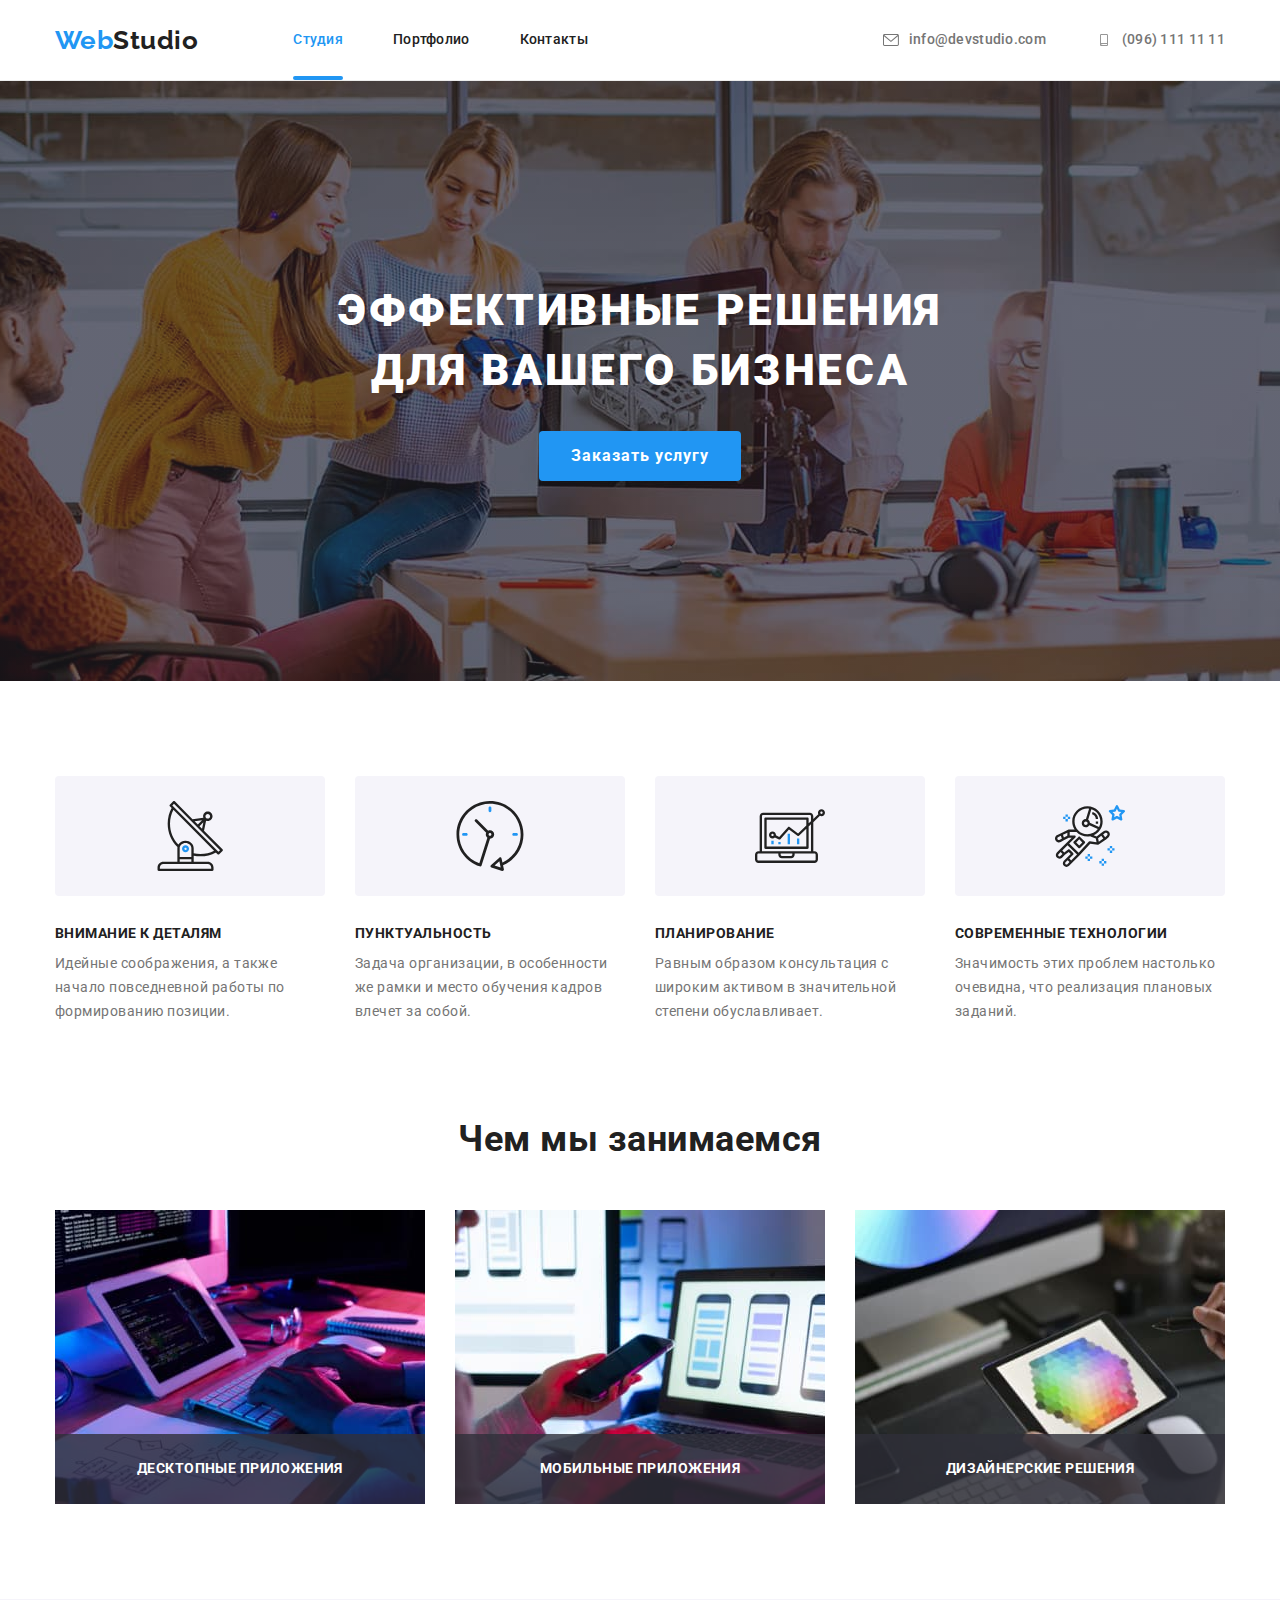
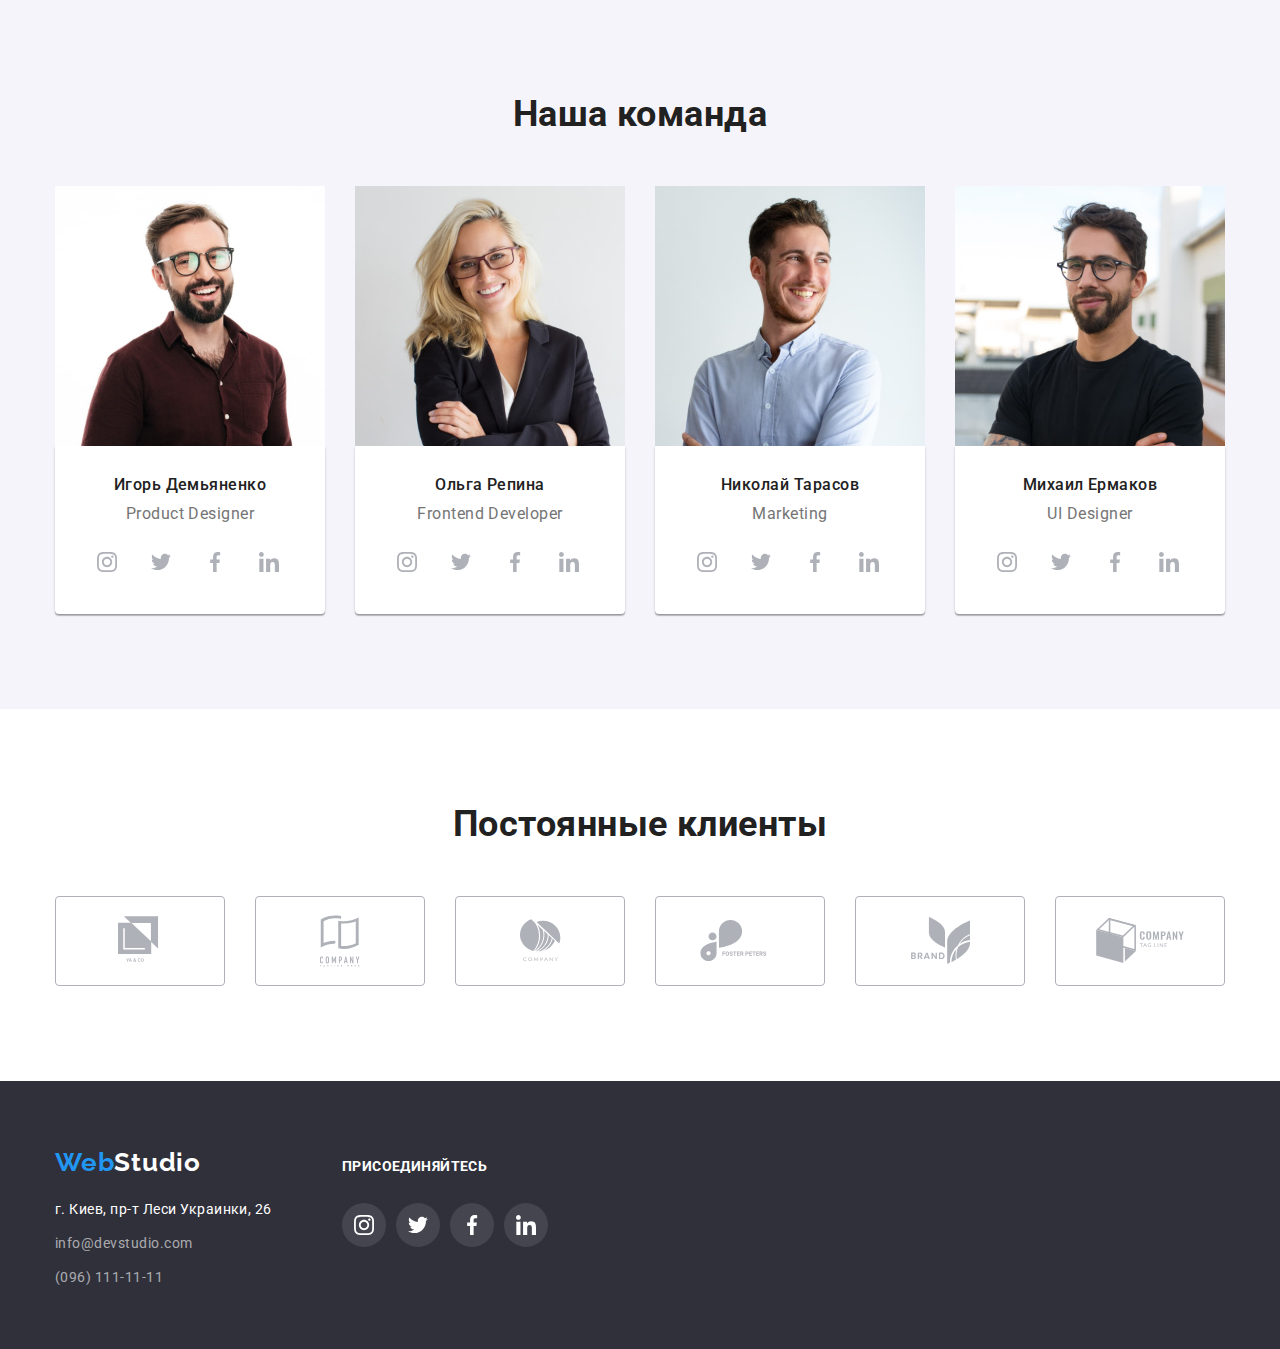
==== index.html @ a539070a "check" ====
<!DOCTYPE html>
<html lang="ru">
<head>
    <meta charset="UTF-8">
    <meta name="viewport" content="width=device-width, initial-scale=1.0">
    <title>Студия</title>
    <link rel="stylesheet" href="https://fonts.googleapis.com/css2?family=Raleway:wght@700&display=swap">
    <link rel="stylesheet" href="https://fonts.googleapis.com/css2?family=Roboto:wght@400;500;700;900&display=swap">
    <link rel="stylesheet" href="https://cdnjs.cloudflare.com/ajax/libs/modern-normalize/1.0.0/modern-normalize.min.css">
    <link rel="stylesheet" href="./css/styles.css">
</head>
<body>
    
<header class="header">
    <div class="container nav-adress-container">

        <!--Логотип-->
        <a class="logo" href="./index.html"><span class="web-logo">Web</span>Studio</a>
        <nav>
            <!-- Навигация на другие страницы -->
            <ul class="site-nav list">
                <li class="item"><a class="link current" href="">Студия</a></li>
                <li class="item"><a class="link" href="./portfolio.html" target="_blank">Портфолио</a></li>
                <li class="item"><a class="link" href="">Контакты</a></li>
            </ul>
        </nav>
        <!--Список контактов-->
        <adress class="adress-container">
            <ul class="header-adress list">



                <li class="item">
                    <a href="mailto:info@devstudio.com" class="adress-link">
                        <svg class="nav-svg" width="16" height="12">
                            <use href="./images/sprites.svg#email">
                        </svg>info@devstudio.com</a>
                </li>


                
                <li class="item"><a href="tel:++380961111111" class="adress-link">
                        <svg class="nav-svg" width="16" height="12">
                            <use href="./images/sprites.svg#smartphone">
                        </svg>(096) 111 11 11</a></li>

            </ul>
        </adress>

    </div>
</header>
    
<main>
    <!--Секция с героем-->
    
    <section class="hero-section">
        <div class="container">
        <h1 class="hero">Эффективные решения <br>для вашего бизнеса</h1>

        <button type="button" class="button">
            <span class="button-text">Заказать услугу</span>
        </button> 
    </div>
    </section>
    
    <!--Список преимуществ данной веб студии-->
    
    <section class="features-section">
        <div class="container">
        <!--<h2>Список преимуществ</h2>-->
<ul class="features list">

    <li class="item">
        <div class=features-icon>
    <svg width="70" height="70">
        <use href="./images/sprites.svg#antenna">
    </svg>
        </div>
        <h3 class="title">Внимание к деталям</h3>
        <p class="features-text">Идейные соображения, а также начало повседневной работы по формированию позиции.</p>
    </li>


    <li class="item">
        <div class=features-icon>
            <svg width="70" height="70">
                <use href="./images/sprites.svg#clock">
            </svg>
        </div>
        <h3 class="title">Пунктуальность</h3>
        <p class="features-text">Задача организации, в особенности же рамки и место обучения кадров влечет за собой.</p>
    </li>
    <li class="item">
        <div class=features-icon>
            <svg width="70" height="70">
                <use href="./images/sprites.svg#diagram">
            </svg>
        </div>
        <h3 class="title">Планирование</h3>
        <p class="features-text">Равным образом консультация с широким активом в значительной степени обуславливает.</p>
    </li>
    <li class="item">
        <div class=features-icon>
            <svg width="70" height="70">
                <use href="./images/sprites.svg#astronaut">
            </svg>
        </div>
        <h3 class="title">Современные технологии</h3>
        <p class="features-text">Значимость этих проблем настолько очевидна, что реализация плановых заданий.</p>
    </li>
</ul>
</div>
    </section>
    
    <!--Чем мы занимаемся-->
    
    <section class="what-we-do-section">
        <div class="container">
        <h2 class="section-title">Чем мы занимаемся</h2>
        <ul class="list works-photo">
            
            <li class="item">
                <img src="./images/coding.jpg" alt="верстаем" width="370" />
            <div class="what-we-do-description">
                <p class="what-we-do-description-text">
                    Десктопные приложения
                </p>
            </div>
             </li>



            <li class="item"><img src="./images/adaptive.jpg" alt="делаем адаптивную верстку" width="370" />
            <div class="what-we-do-description">
                <p class="what-we-do-description-text">
                    Мобильные приложения
                </p>
            </div></li>


            
            <li class="item"><img src="./images/webdesign.jpg"  alt="занимаемся веб-дизайном" width="370" />
            <div class="what-we-do-description">
                <p class="what-we-do-description-text">
                    Дизайнерские решения
                </p>
            </div></li>
            
        </ul>
        </div>
    </section>
    
    <!--Наша команда-->
    
    <section class="our-team-section">
        <div class="container">
        <h2 class="section-title">Наша команда</h2>
        <ul class="our-team list">
            <li class="item">
            <img src="./images/igor.jpg" alt="Игорь Демьяненко" width="270" />
        <div class="content">
            <h3 class="title">Игорь Демьяненко</h3>
            <p class="profession">Product Designer</p>
            <!--------------------------------- Кнопки социалок------------------->
            <ul class="social-buttons-team list">
                <li class="item">
                    <a class="social-link-team" href="http://www.instagram.com" target="blank">
                        <svg width="20" height="20">
                            <use href="./images/sprites.svg#instagram">
                        </svg>
                    </a>
                </li>
                <li class="item">
                    <a class="social-link-team" href="http://www.twitter.com" target="blank">
                        <svg width="20" height="20">
                            <use href="./images/sprites.svg#twitter">
                        </svg>
                    </a>
                </li>
                <li class="item">
                    <a class="social-link-team" href="http://www.facerbook.com" target="blank">
                        <svg width="20" height="20">
                            <use href="./images/sprites.svg#facebook">
                        </svg>
                    </a>
                </li>
                <li class="item">
                    <a class="social-link-team" href="http://www.linkedin.com/" target="blank">
                        <svg width="20" height="20">
                            <use href="./images/sprites.svg#linkedin">
                        </svg>
                    </a>
                </li>
            
            </ul>
                <!--------------------------------- Кнопки социалок------------------->
            </div>
            
            </li>
            <li class="item">
            <img src="./images/olga.jpg" alt="Ольга Репина" width="270" />
        <div class="content">
            <h3 class="title">Ольга Репина</h3>
            <p class="profession">Frontend Developer</p>
        <ul class="social-buttons-team list">
            <li class="item">
                <a class="social-link-team" href="http://www.instagram.com" target="blank">
                    <svg width="20" height="20">
                        <use href="./images/sprites.svg#instagram">
                    </svg>
                </a>
            </li>
            <li class="item">
                <a class="social-link-team" href="http://www.twitter.com" target="blank">
                    <svg width="20" height="20">
                        <use href="./images/sprites.svg#twitter">
                    </svg>
                </a>
            </li>
            <li class="item">
                <a class="social-link-team" href="http://www.facerbook.com" target="blank">
                    <svg width="20" height="20">
                        <use href="./images/sprites.svg#facebook">
                    </svg>
                </a>
            </li>
            <li class="item">
                <a class="social-link-team" href="http://www.linkedin.com/" target="blank">
                    <svg width="20" height="20">
                        <use href="./images/sprites.svg#linkedin">
                    </svg>
                </a>
            </li>
        
        </ul>
        </div>    
            </li>
            <li class="item">
            <img src="./images/nikola.jpg" alt="Николай Тарасов" width="270" />
        <div class="content">
            <h3 class="title">Николай Тарасов</h3>
            <p class="profession">Marketing</p>
            <ul class="social-buttons-team list">
                <li class="item">
                    <a class="social-link-team" href="http://www.instagram.com" target="blank">
                        <svg width="20" height="20">
                            <use href="./images/sprites.svg#instagram">
                        </svg>
                    </a>
                </li>
                <li class="item">
                    <a class="social-link-team" href="http://www.twitter.com" target="blank">
                        <svg width="20" height="20">
                            <use href="./images/sprites.svg#twitter">
                        </svg>
                    </a>
                </li>
                <li class="item">
                    <a class="social-link-team" href="http://www.facerbook.com" target="blank">
                        <svg width="20" height="20">
                            <use href="./images/sprites.svg#facebook">
                        </svg>
                    </a>
                </li>
                <li class="item">
                    <a class="social-link-team" href="http://www.linkedin.com/" target="blank">
                        <svg width="20" height="20">
                            <use href="./images/sprites.svg#linkedin">
                        </svg>
                    </a>
                </li>
            
            </ul>
        </div>
            </li>
            <li class="item">
            <img src="./images/mihail.jpg" alt="Михаил Ермаков" width="270" />
        <div class="content">
            <h3 class="title">Михаил Ермаков</h3>
            <p class="profession">UI Designer</p>
            <ul class="social-buttons-team list">
                <li class="item">
                    <a class="social-link-team" href="http://www.instagram.com" target="blank">
                        <svg width="20" height="20">
                            <use href="./images/sprites.svg#instagram">
                        </svg>
                    </a>
                </li>
                <li class="item">
                    <a class="social-link-team" href="http://www.twitter.com" target="blank">
                        <svg width="20" height="20">
                            <use href="./images/sprites.svg#twitter">
                        </svg>
                    </a>
                </li>
                <li class="item">
                    <a class="social-link-team" href="http://www.facerbook.com" target="blank">
                        <svg width="20" height="20">
                            <use href="./images/sprites.svg#facebook">
                        </svg>
                    </a>
                </li>
                <li class="item">
                    <a class="social-link-team" href="http://www.linkedin.com/" target="blank">
                        <svg width="20" height="20">
                            <use href="./images/sprites.svg#linkedin">
                        </svg>
                    </a>
                </li>
            
            </ul>
            </li>
        </div>
        </ul>
        </div>
    </section>

    <section class="clients-container">
        <div class="container">
            <h2 class="section-title">Постоянные клиенты</h2>
    
          

            <ul class="our-clients list">
                
                <li>
                <a href="/" class="client-link">
                <svg class="list-icon" width="44.27" height="49.23">
                    <use href="./images/sprites.svg#comp1">
                    </use>
                 </svg>   
                </a>
                </li>

                <li>
                    <a href="/" class="client-link">
                        <svg class="list-icon" width="40" height="52">
                            <use href="./images/sprites.svg#comp2">
                            </use>
                        </svg>
                    </a>
                </li>

                <li>
                    <a href="/" class="client-link">
                        <svg class="list-icon" width="41" height="42.6">
                            <use href="./images/sprites.svg#comp3">
                            </use>
                        </svg>
                    </a>
                </li>

                <li>
                    <a href="/" class="client-link">
                        <svg class="list-icon" width="79.66" height="42.02">
                            <use href="./images/sprites.svg#comp4">
                            </use>
                        </svg>
                    </a>
                </li>

                <li>
                    <a href="/" class="client-link">
                        <svg class="list-icon" width="59" height="47">
                            <use href="./images/sprites.svg#comp5">
                            </use>
                        </svg>
                    </a>
                </li>

                <li>
                    <a href="/" class="client-link">
                        <svg class="list-icon" width="88.48" height="45.44">
                            <use href="./images/sprites.svg#comp6">
                            </use>
                        </svg>
                    </a>
                </li>
                
            </ul>
            
    
        </div>
    </section>
    
</main>
   
    <footer class="footer">
        <div class="container footer-container">

      

        <div>
        <!--Логотип-->
        <a class="footer-logo" href="./index.html"><span class="web-logo">Web</span>Studio</a>
          <!--Список контактов-->
         <address>
        <ul class="footer-adress list">

         <li class="item">
            <a href="https://goo.gl/maps/HhLxZeVXFnJHZ4HMA" 
                target="_blank" class="footer-contact-adress">г. Киев, пр-т Леси Украинки, 26 </a> </li>
         <li class="item">
            <a href="mailto:info@devstudio.com" class="footer-contact">info@devstudio.com</a>
        </li>
        <li class="item">
            <a href="tel:++380961111111" class="footer-contact">(096) 111-11-11</a>
        </li>
    </ul>
        </address>
    </div>
                



        <div class="social-container">
           <p> <span class="join-us">присоединяйтесь</span></p>
            <ul class="social-buttons list">
                <li class="item">
                    <a class="social-link" href="http://www.instagram.com" target="blank">
                    <svg width="20" height="20">
                        <use href="./images/sprites.svg#instagram">
                    </svg>
                    </a>
                </li>
                <li class="item">
                    <a class="social-link" href="http://www.twitter.com" target="blank">
                    <svg width="20" height="20">
                        <use href="./images/sprites.svg#twitter">
                    </svg>
                    </a>
                </li>
                <li class="item">
                    <a class="social-link" href="http://www.facerbook.com" target="blank">
                    <svg width="20" height="20">
                        <use href="./images/sprites.svg#facebook">
                    </svg>
                    </a>
                </li>
                <li class="item">
                    <a class="social-link" href="http://www.linkedin.com/" target="blank">
                    <svg width="20" height="20">
                        <use href="./images/sprites.svg#linkedin">
                    </svg>
                    </a>
                </li>
                
            </ul>
        </div>
        
        
        </div>
    </footer>
    

</body>
</html>
---- css/styles.css ----
/*цвет основного текста #212121 */

/*вторичный цвет текста #757575 */

/* белый #FFFFFF */

/* вторичный цвет фона "наша команда" #F5F4FA */

/*акцент #2196F3 */

/* цвет почты и ном телефона футер rgba(255, 255, 255, 0.6); */

/*футер бекграунд #2F303A */

:root {
  --primary-text-color: #757575;
  --secondary-text-color: #ffffff;
  --title-text-color: #212121;
  --accent-color: #2196f3;
  --secondary-white-color: rgba(255, 255, 255, 0.6);
  --primary-bg-color: #ffffff;
  --secondary-bg-color: #2f303a;
  --secondary-grey-bg-color: #f5f4fa;
  --hero-bg-color: #c4c4c4;
  --border-color: #eeeeee;
  --header-border-color: #ececec;
  --svg-grey-color: #afb1b8;
}

body {
  background-color: var(--primary-bg-color);
  color: var(--primary-text-color);
  font-family: Roboto, sans-serif;
  letter-spacing: 0.03em;
  outline: 2px solid black;
  margin: auto;
}

img {
  display: block;
}

.container {
  margin-left: auto;
  margin-right: auto;
  padding-left: 15px;
  padding-right: 15px;

  width: 1200px;
}

.list {
  list-style: none;
  margin: 0px;
  padding: 0px;
}

/*----------------------------------------------------------------*/
.header {
  border-bottom: 1px solid var(--header-border-color);
  margin-left: auto;
  margin-right: auto;
}

.logo {
  color: var(--title-text-color);
  font-family: Raleway;
  font-weight: 700;
  font-size: 26px;
  line-height: 1.19;
  text-decoration: none;
}

.web-logo {
  color: var(--accent-color);
}

/*Site nav*/

.nav-adress-container {
  display: flex;
  align-items: center;
}

.site-nav {
  display: flex;
  margin-left: 95px;
}

.header-adress {
  display: flex;
  align-items: center;
}

.adress-container {
  margin-left: auto;
}

.site-nav .item {
  margin-right: 50px;
}

.site-nav .item:last-child {
  margin-right: 0px;
}

.header-adress .item {
  margin-right: 50px;
}

.header-adress .item:last-child {
  margin-right: 0px;
}

.nav-svg {
  fill: var(--primary-text-color);
  margin-right: 10px;
}

/*------------------------------------------------------------------*/
.site-nav .link.current {
  color: var(--accent-color);
}

.site-nav .link.current::after {
  content: "";
  display: block;
  position: absolute;
  left: 0px;
  bottom: 0px;
  width: 100%;
  height: 4px;
  border-radius: 2px;
  background-color: var(--accent-color);
}

.site-nav .link:hover,
.site-nav .link:focus {
  color: var(--accent-color);
}

.site-nav .link {
  display: block;
  position: relative;
  padding-top: 32px;
  padding-bottom: 32px;
  transition: color 250ms cubic-bezier(0.4, 0, 0.2, 1);

  color: var(--title-text-color);
  font-weight: 500;
  font-size: 14px;
  line-height: 1.14;
  letter-spacing: 0.02em;
  text-decoration: none;
}

.header-adress .adress-link {
  display: flex;
  color: var(--primary-text-color);
  font-style: normal;
  font-weight: 500;
  font-size: 14px;
  line-height: 1.14;
  letter-spacing: 0.02em;
  text-decoration: none;
  align-items: center;
  justify-content: center;
  transition: color 250ms cubic-bezier(0.4, 0, 0.2, 1);
}

.adress-link:hover,
.adress-link:focus {
  color: var(--accent-color);
}

.adress-link:hover .nav-svg,
.adress-link:focus .nav-svg {
  fill: var(--accent-color);
}

/*Section*/

.section-title {
  margin-top: 0px;
  margin-bottom: 50px;

  color: var(--title-text-color);
  font-weight: 700;
  font-size: 36px;
  line-height: 1.16;
  text-align: center;
}

/*Hero*/

.hero-section {
  padding-top: 200px;
  padding-bottom: 200px;
  height: 600px;
  max-width: 1600px;
  margin-left: auto;
  margin-right: auto;
  background-image: linear-gradient(
      to right,
      rgba(47, 48, 58, 0.4),
      rgba(47, 48, 58, 0.4)
    ),
    url(../images/heroback.jpg);
  background-color: var(--hero-bg-color);

  background-repeat: no-repeat;
  background-position: center;
  background-size: cover;
  text-align: center;
}

.hero {
  margin-top: 0px;
  margin-bottom: 30px;

  color: var(--secondary-text-color);
  font-weight: 900;
  font-size: 44px;
  line-height: 1.36;
  letter-spacing: 0.06em;
  text-transform: uppercase;
}
/*Button*/

.button-text {
  color: var(--secondary-text-color);
  font-weight: 700;
  font-size: 16px;
  line-height: 1.875;
  letter-spacing: 0.06em;
}

.button {
  display: inline-block;
  padding: 10px 32px;
  min-width: 200px;

  cursor: pointer;
  background-color: var(--accent-color);
  font-family: inherit;
  border-radius: 4px;
  border: none;
}

/*Features*/

.features-section {
  padding-top: 95px;
}

.features {
  display: flex;
}

.features .item:last-child {
  margin-right: 0px;
}

.features .item {
  margin-right: 30px;
}

.features-icon {
  display: flex;
  height: 120px;
  width: 270px;
  background-color: var(--secondary-grey-bg-color);
  border-radius: 4px;
  margin-bottom: 30px;
  align-items: center;
  justify-content: center;
}

.features .title {
  margin-top: 0px;
  margin-bottom: 10px;

  color: var(--title-text-color);
  font-weight: 700;
  font-size: 14px;
  line-height: 1.14;
  text-transform: uppercase;
}

.features-text {
  margin-top: 0px;
  margin-bottom: 0px;

  font-size: 14px;
  line-height: 1.71;
}

/*Чем мы занимаемся*/

.what-we-do-section {
  padding-top: 95px;
  padding-bottom: 95px;
}

.works-photo .item {
  margin-right: 30px;
  position: relative;
}

.what-we-do-description {
  display: flex;
  align-items: center;
  justify-content: center;
  width: 100%;
  bottom: 0px;
  min-height: 70px;
  background-color: rgba(47, 48, 58, 0.8);

  position: absolute;
}

.what-we-do-description-text {
  margin: 0px;
  font-weight: 700;
  font-size: 14px;
  line-height: 1.14;
  letter-spacing: 0.03em;
  text-transform: uppercase;

  color: var(--secondary-text-color);
}

.works-photo {
  display: flex;
}

.works-photo .item:last-child {
  margin-right: 0px;
}

/*Наша команда*/

.our-team-section {
  background-color: var(--secondary-grey-bg-color);
  padding-top: 95px;
  padding-bottom: 95px;
  margin-left: auto;
  margin-right: auto;
}

.our-team {
  display: flex;
}

.our-team .item {
  margin-right: 30px;
}

.our-team .item:last-child {
  margin-right: 0px;
}

.our-team .title {
  margin-top: 0px;
  margin-bottom: 10px;

  color: var(--title-text-color);
  font-weight: 500;
  font-size: 16px;
  line-height: 1.18;
}

.profession {
  margin-top: 0px;
  margin-bottom: 16px;

  font-size: 16px;
  line-height: 1.18;
}

.our-team .content {
  background-color: var(--primary-bg-color);

  text-align: center;
  padding: 30px;

  border-radius: 0px 0px 4px 4px;
  box-shadow: 0px 1px 3px rgba(0, 0, 0, 0.12), 0px 1px 1px rgba(0, 0, 0, 0.14),
    0px 2px 1px rgba(0, 0, 0, 0.2);
}

.social-buttons-team {
  display: flex;
}

.social-buttons-team .item {
  margin-right: 10px;
  height: 44px;
  width: 44px;
}

.social-link-team {
  justify-content: center;
  align-items: center;
  display: flex;
  fill: var(--svg-grey-color);
  margin-right: 10px;
  width: 44px;
  height: 44px;
  display: flex;
  border-radius: 50%;
  transition: fill 250ms cubic-bezier(0.4, 0, 0.2, 1),
    background-color 250ms cubic-bezier(0.4, 0, 0.2, 1);
}

.social-buttons-team .item:last-child {
  margin-right: 0px;
}

.social-link-team:hover,
.social-link-team:focus {
  background-color: var(--accent-color);
  fill: var(--secondary-text-color);
}

/*Наши клиенты*/

.clients-container {
  padding-top: 95px;
  padding-bottom: 95px;
}

.our-clients {
  display: flex;
  justify-content: space-between;
}

.client-link {
  display: flex;
  justify-content: center;
  align-items: center;
  width: 170px;
  height: 90px;
  border: 1px solid #afb1b8;
  border-radius: 4px;
  fill: var(--svg-grey-color);
  cursor: pointer;
  transition: border-color 250ms cubic-bezier(0.4, 0, 0.2, 1),
    fill 250ms cubic-bezier(0.4, 0, 0.2, 1);
}

.client-link:hover,
.client-link:focus {
  fill: var(--accent-color);
  border-color: var(--accent-color);
}

/*Footer*/

.footer {
  background-color: var(--secondary-bg-color);
  padding-top: 60px;
  padding-bottom: 60px;
  margin-left: auto;
  margin-right: auto;
  display: block;
}

.footer-container {
  display: flex;
  align-items: baseline;
}

.footer-logo {
  display: block;
  margin-bottom: 20px;

  color: var(--secondary-text-color);
  font-weight: 700;
  font-size: 26px;
  line-height: 1.19;
  text-decoration: none;
  font-family: Raleway;
  letter-spacing: 0.03em;
}

.footer-contact-adress {
  color: var(--secondary-text-color);
  font-style: normal;
  font-size: 14px;
  line-height: 1.71;
  text-decoration: none;
}
.footer-contact {
  display: inline-flex;

  color: var(--secondary-white-color);
  font-style: normal;
  font-size: 14px;
  line-height: 1.71;
  text-decoration: none;
}

.footer-adress .item {
  margin-bottom: 10px;
}

.footer-adress .item:last-child {
  margin-bottom: 0px;
}

.link:hover,
.link:focus {
  color: var(--accent-color);
}

.footer-contact:hover,
.footer-contact:focus {
  color: var(--accent-color);
}

.footer-contact-adress:hover,
.footer-contact-adress:focus {
  color: var(--accent-color);
}

.social-container {
  margin-left: 70px;
}

.join-us {
  display: inline-flex;
  font-weight: 700;
  font-size: 14px;
  line-height: 1.142px;
  letter-spacing: 0.03em;
  text-transform: uppercase;
  color: var(--secondary-text-color);
  margin-bottom: 20px;
}

.social-buttons {
  display: flex;
}

.social-link {
  margin-right: 10px;
  height: 44px;
  width: 44px;
  background-color: rgba(255, 255, 255, 0.1);
  border-radius: 50%;
  cursor: pointer;
  justify-content: center;
  align-items: center;
  display: flex;
  transition: background-color 250ms cubic-bezier(0.4, 0, 0.2, 1),
    fill 250ms cubic-bezier(0.4, 0, 0.2, 1);
}

.social-link {
  justify-content: center;
  align-items: center;
  display: flex;
  fill: var(--secondary-text-color);
}

.social-buttons .item:last-child {
  margin-right: 0px;
}

.social-link:hover,
.social-link:focus {
  background-color: var(--accent-color);
}

/*--------------------Portfolio-------------------*/

.buttons-section {
  padding-top: 95px;
  padding-bottom: 50px;
}

.main-buttons {
  display: flex;
  justify-content: center;
}

.main-buttons .item {
  margin-right: 8px;
}

.main-buttons .item:last-child {
  margin-right: 0px;
}

.port-button {
  font-family: inherit;
  background-color: var(--secondary-grey-bg-color);
  color: var(--title-text-color);
  border-radius: 4px;
  border: none;
  text-align: center;
  padding: 6px 22px;
  cursor: pointer;
  transition: background-color 250ms cubic-bezier(0.4, 0, 0.2, 1),
    color 250ms cubic-bezier(0.4, 0, 0.2, 1);
}

.main-buttons .item {
  margin-bottom: 50px;
}

.port-button-text {
  font-weight: 500;
  font-size: 16px;
  line-height: 1.62;
}

.port-button:hover,
.port-button:focus {
  background-color: var(--accent-color);
  color: var(--secondary-text-color);
  box-shadow: 0px 3px 1px rgba(0, 0, 0, 0.1), 0px 1px 2px rgba(0, 0, 0, 0.08),
    0px 2px 2px rgba(0, 0, 0, 0.12);
}

/*Список работ Works*/

.image-conteiner {
  position: relative;
  overflow: hidden;
}

.work-example-text {
  position: absolute;
  display: flex;
  top: 0px;
  left: 0px;
  width: 100%;
  height: 100%;

  padding-top: 63px;
  padding-right: 24px;
  padding-bottom: 63px;
  padding-left: 24px;

  font-weight: 400;
  font-size: 18px;
  line-height: 1.56;
  letter-spacing: 0.03em;

  color: var(--secondary-text-color);
  background: rgba(33, 150, 243, 0.9);
  transform: translateY(100%);
  transition: transform 250ms cubic-bezier(0.4, 0, 0.2, 1);
}

.works-examples:hover .work-example-text {
  transform: translateY(0%);
}

.works-section {
  padding-top: 95px;
  padding-bottom: 95px;
}

.wrap-works {
  display: flex;
  flex-wrap: wrap;
}

.wrap-works .item {
  margin-right: 30px;
  margin-bottom: 30px;
}

.wrap-works .item:nth-child(3n) {
  margin-right: 0px;
}

.wrap-works .item:nth-last-child(-n + 3) {
  margin-bottom: 0px;
}

.works-title {
  color: var(--title-text-color);
  font-weight: 700;
  font-size: 18px;
  line-height: 2;
  letter-spacing: 0.06em;
  margin-top: 0px;
  margin-bottom: 0px;
}

.works-description {
  color: var(--primary-text-color);
  font-size: 16px;
  line-height: 1.87;
  margin-top: 0px;
  margin-bottom: 0px;
}

.works-examples {
  text-decoration: none;
}

.wrap-works .content {
  border: 1px solid var(--border-color);
  padding-top: 20px;
  padding-left: 25px;
  padding-bottom: 20px;
}

.works-examples:hover,
.works-examples:focus {
  display: block;
  box-shadow: 0px 1px 1px rgba(0, 0, 0, 0.12), 0px 4px 4px rgba(0, 0, 0, 0.06),
    1px 4px 6px rgba(0, 0, 0, 0.16);
}
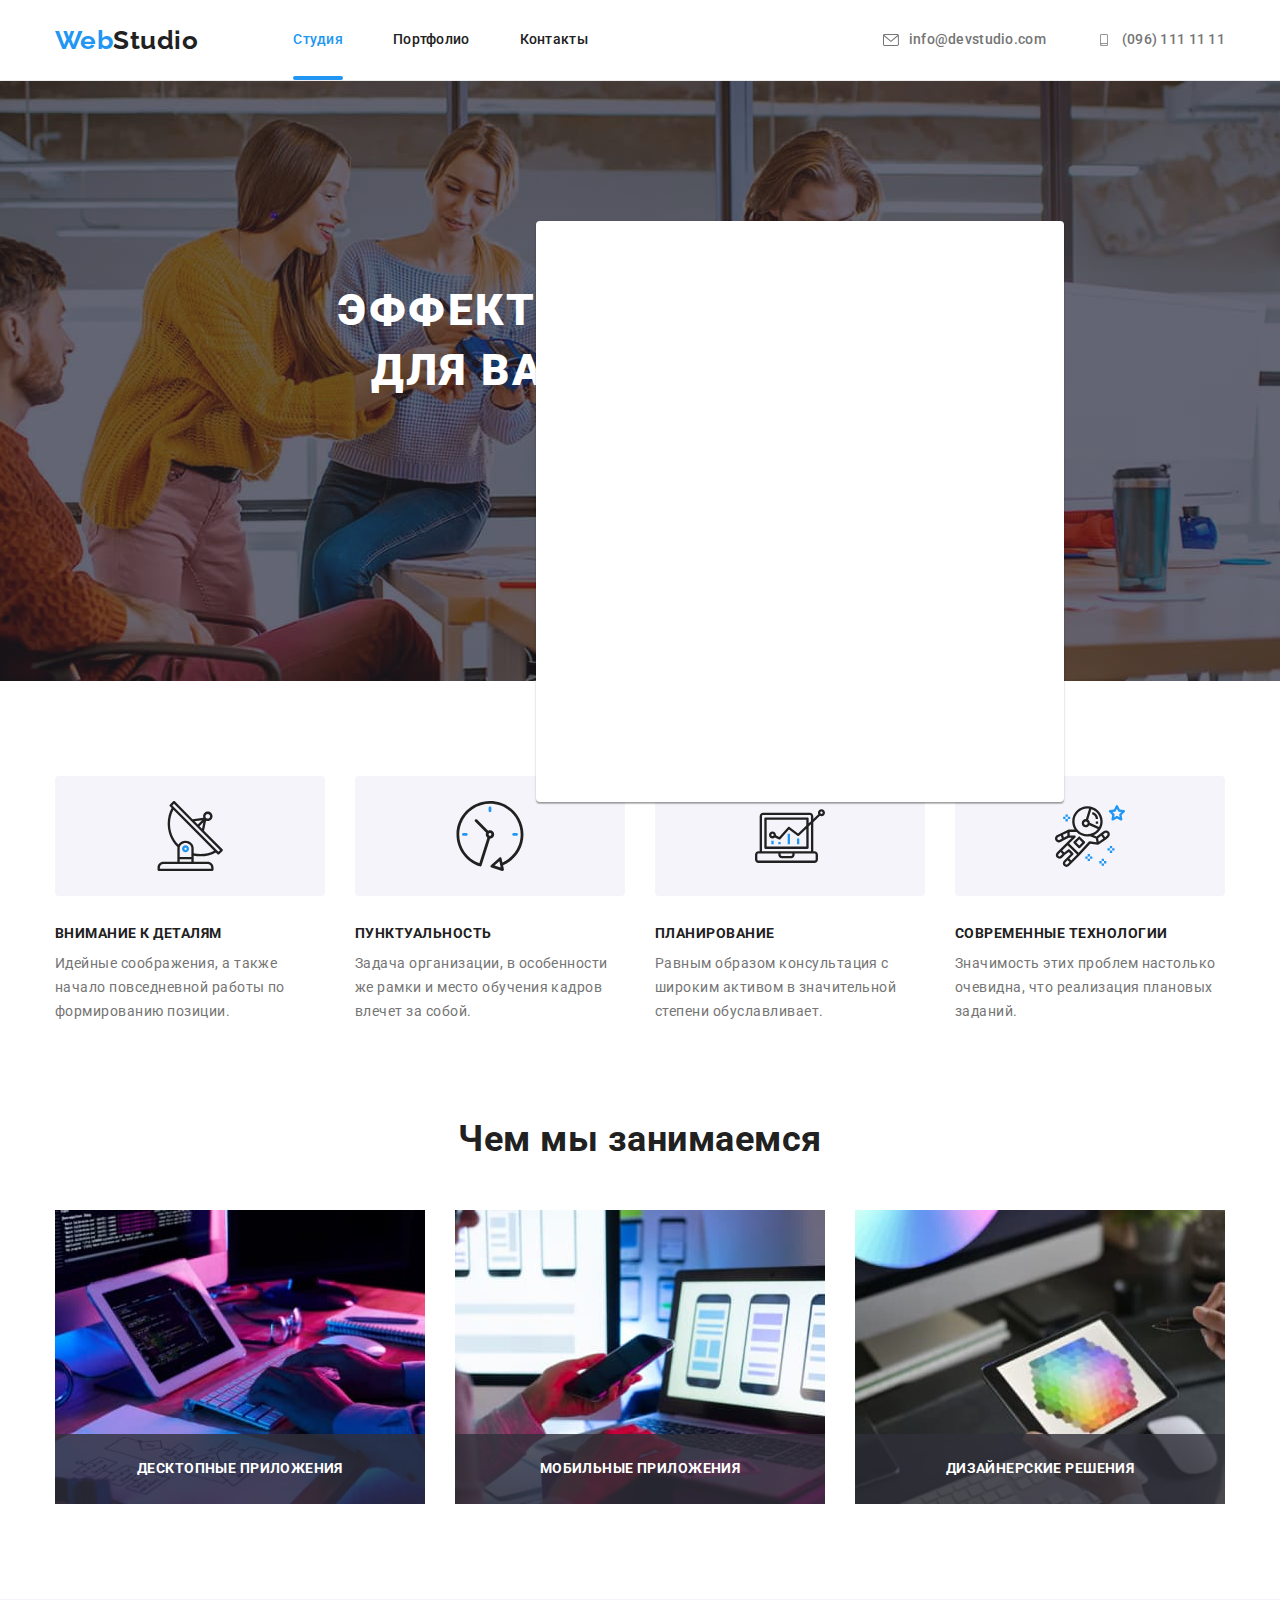
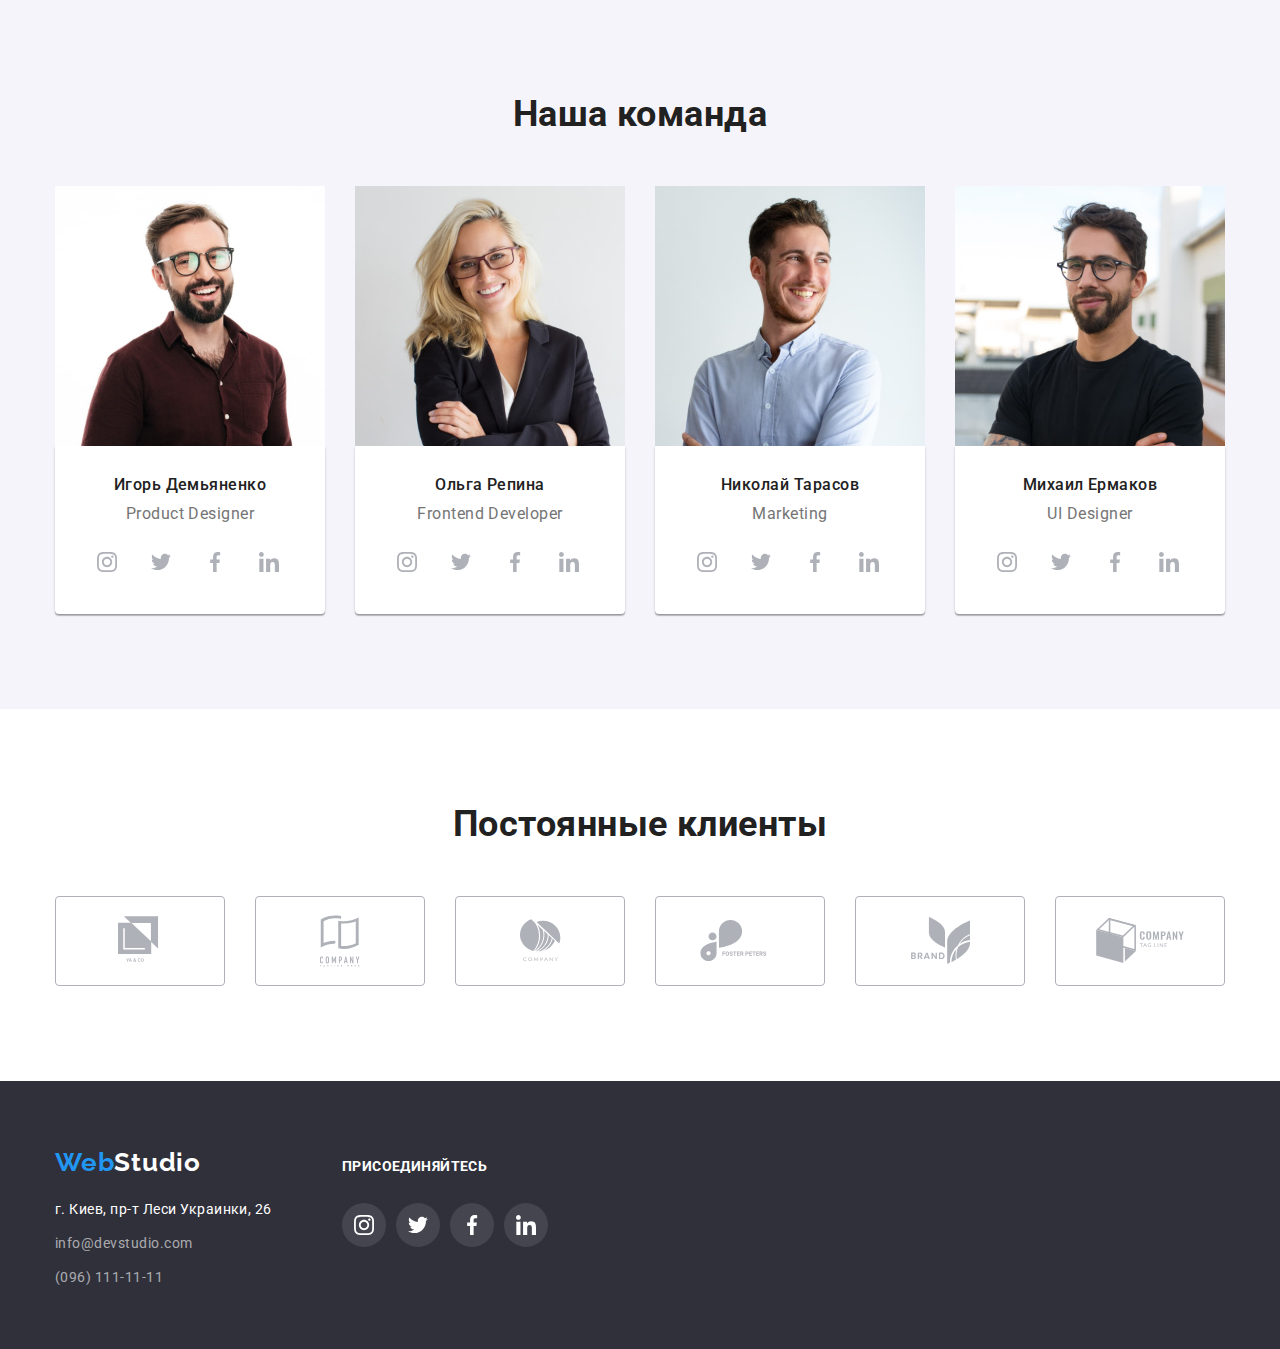
==== commit cb0f2b46: "modal" ====
--- a/index.html
+++ b/index.html
@@ -10,11 +10,12 @@
     <link rel="stylesheet" href="./css/styles.css">
 </head>
 <body>
-    
+   
+
 <header class="header">
-    <div class="container nav-adress-container">
-
-        <!--Логотип-->
+    
+        <div class="container nav-adress-container">
+                <!--Логотип-->
         <a class="logo" href="./index.html"><span class="web-logo">Web</span>Studio</a>
         <nav>
             <!-- Навигация на другие страницы -->
@@ -61,6 +62,10 @@
             <span class="button-text">Заказать услугу</span>
         </button> 
     </div>
+
+    <div class="modal">
+
+        </div>
     </section>
     
     <!--Список преимуществ данной веб студии-->
@@ -110,7 +115,10 @@
     </li>
 </ul>
 </div>
+
+
     </section>
+    </div>
     
     <!--Чем мы занимаемся-->
     
@@ -452,7 +460,7 @@
         </div>
     </footer>
     
-
+<script src="./js/modal.js"></script>
 </body>
 </html>
 
--- a/css/styles.css
+++ b/css/styles.css
@@ -247,6 +247,24 @@
   border: none;
 }
 
+/*Modal*/
+.modal-relative {
+  position: relative;
+}
+.modal {
+  position: absolute;
+  width: 528px;
+  height: 581px;
+  left: 536px;
+  top: 221px;
+  bottom: 536px;
+
+  background: var(--primary-bg-color);
+  box-shadow: 0px 1px 3px rgba(0, 0, 0, 0.12), 0px 1px 1px rgba(0, 0, 0, 0.14),
+    0px 2px 1px rgba(0, 0, 0, 0.2);
+  border-radius: 4px;
+}
+
 /*Features*/
 
 .features-section {
@@ -655,7 +673,8 @@
   transition: transform 250ms cubic-bezier(0.4, 0, 0.2, 1);
 }
 
-.works-examples:hover .work-example-text {
+.works-examples:hover .work-example-text,
+.works-examples:focus .work-example-text {
   transform: translateY(0%);
 }
 
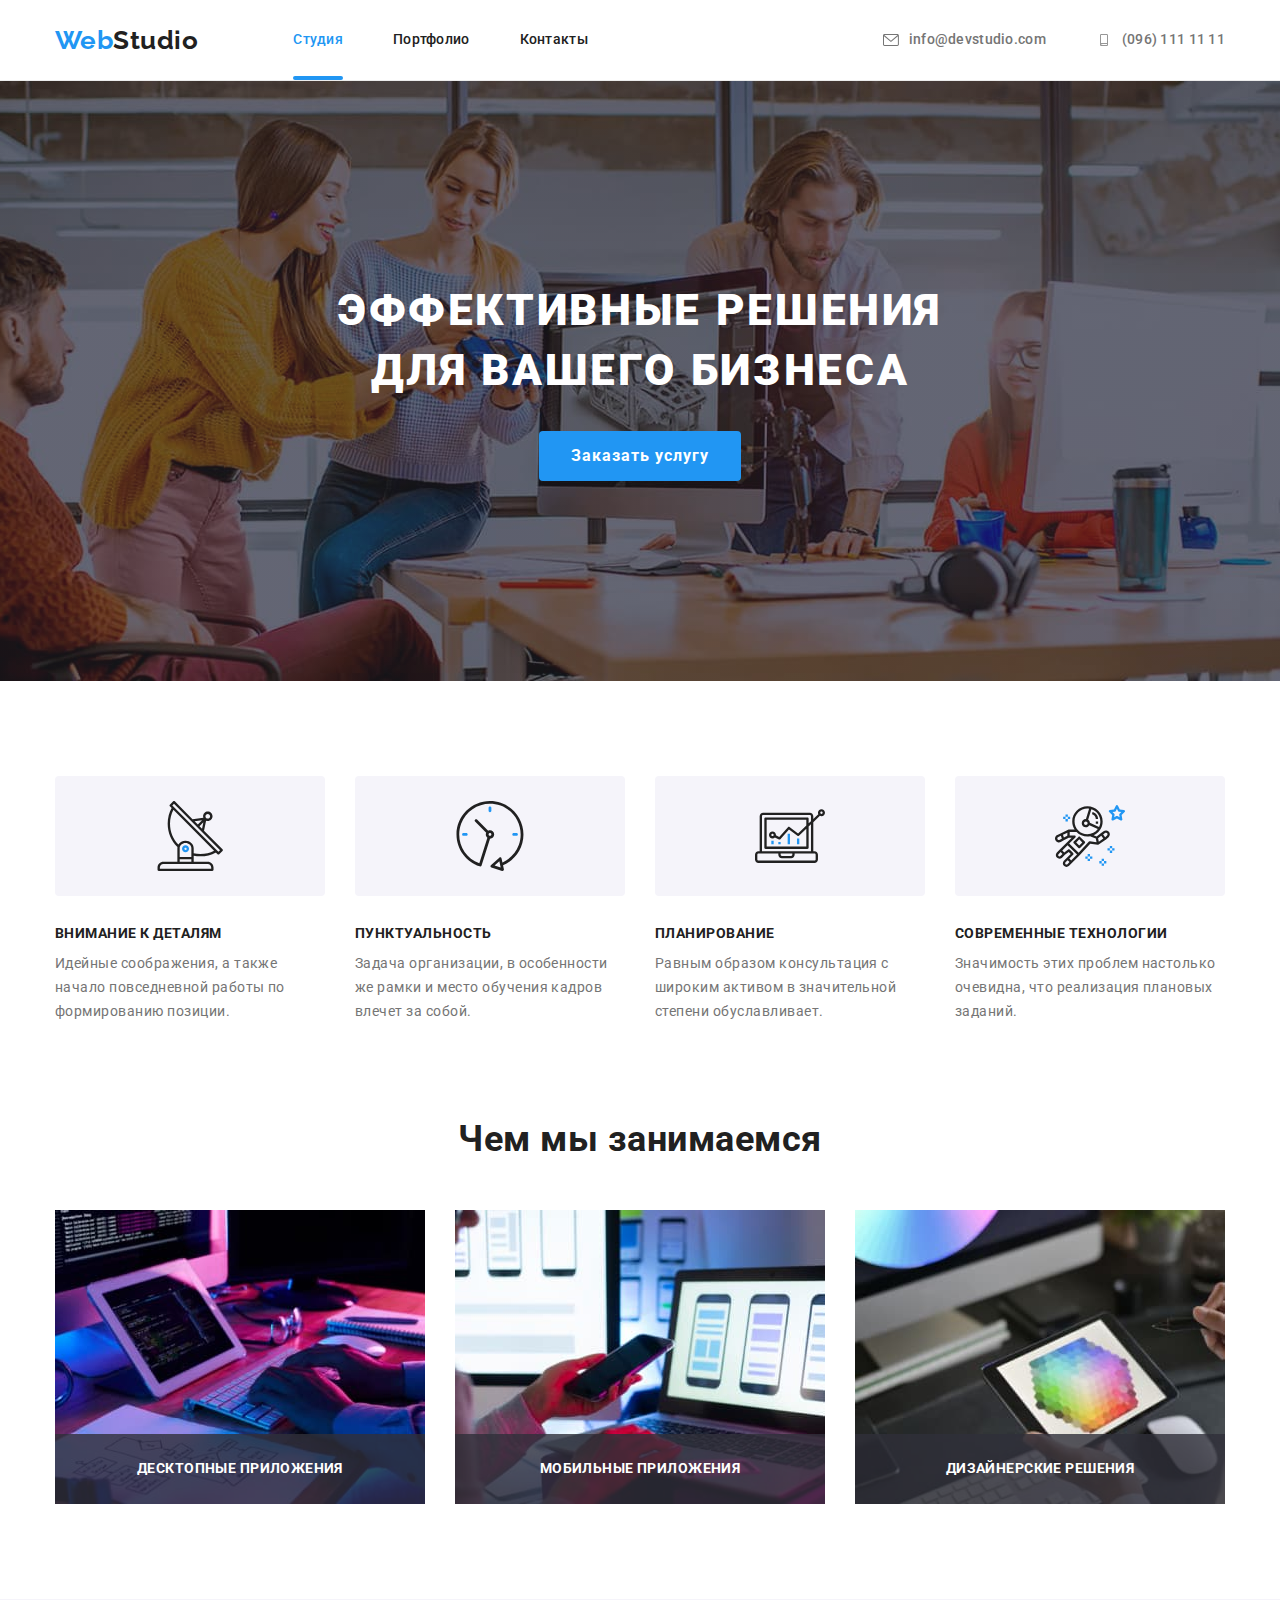
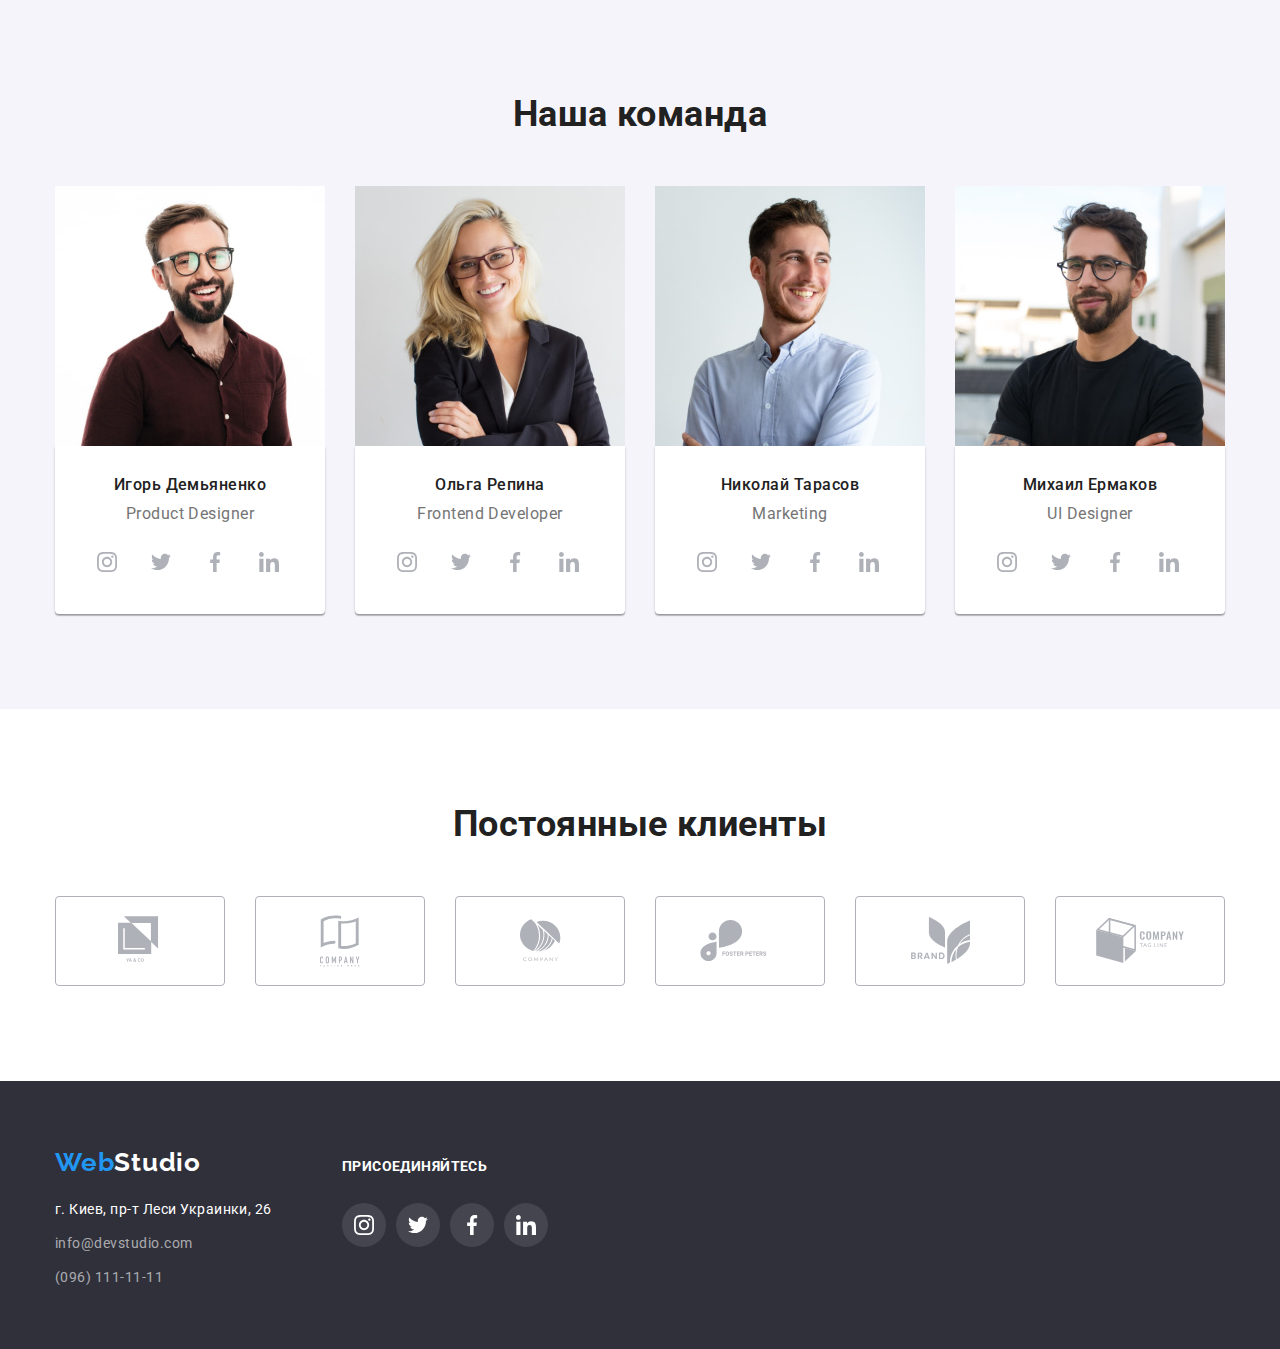
==== commit d22e1292: "check" ====
--- a/index.html
+++ b/index.html
@@ -58,14 +58,12 @@
         <div class="container">
         <h1 class="hero">Эффективные решения <br>для вашего бизнеса</h1>
 
-        <button type="button" class="button">
+        <button type="button" class="button" data-modal-open>
             <span class="button-text">Заказать услугу</span>
         </button> 
     </div>
 
-    <div class="modal">
-
-        </div>
+    
     </section>
     
     <!--Список преимуществ данной веб студии-->
@@ -459,6 +457,18 @@
         
         </div>
     </footer>
+
+    <div class="backdrop is-hidden" data-modal>
+
+        <div class="modal">
+            <button class="modal-close" data-modal-close>
+                <svg width="30" height="30">
+                <use href="./images/sprites.svg#close">
+            </svg>
+        </button>
+        </div>
+    
+    </div>
     
 <script src="./js/modal.js"></script>
 </body>
--- a/css/styles.css
+++ b/css/styles.css
@@ -247,24 +247,6 @@
   border: none;
 }
 
-/*Modal*/
-.modal-relative {
-  position: relative;
-}
-.modal {
-  position: absolute;
-  width: 528px;
-  height: 581px;
-  left: 536px;
-  top: 221px;
-  bottom: 536px;
-
-  background: var(--primary-bg-color);
-  box-shadow: 0px 1px 3px rgba(0, 0, 0, 0.12), 0px 1px 1px rgba(0, 0, 0, 0.14),
-    0px 2px 1px rgba(0, 0, 0, 0.2);
-  border-radius: 4px;
-}
-
 /*Features*/
 
 .features-section {
@@ -736,3 +718,56 @@
   box-shadow: 0px 1px 1px rgba(0, 0, 0, 0.12), 0px 4px 4px rgba(0, 0, 0, 0.06),
     1px 4px 6px rgba(0, 0, 0, 0.16);
 }
+
+/*------------------Modal--------------*/
+
+.modal {
+  position: absolute;
+
+  width: 528px;
+  height: 581px;
+  padding: 8px;
+  left: 50%;
+  top: 50%;
+
+  transform: translate(-50%, -50%) scale(1);
+  transition: transform 250ms cubic-bezier(0.4, 0, 0.2, 1);
+
+  background: var(--primary-bg-color);
+  box-shadow: 0px 1px 3px rgba(0, 0, 0, 0.12), 0px 1px 1px rgba(0, 0, 0, 0.14),
+    0px 2px 1px rgba(0, 0, 0, 0.2);
+  border-radius: 4px;
+}
+
+.modal-close {
+  background: #ffffff;
+  border: 1px solid rgba(0, 0, 0, 0.1);
+
+  border-radius: 50%;
+  cursor: pointer;
+  justify-content: center;
+  align-items: center;
+  display: flex;
+}
+
+.backdrop.is-hidden {
+  opacity: 0;
+  pointer-events: none;
+}
+
+.backdrop {
+  position: fixed;
+  width: 100%;
+  height: 100%;
+  left: 0px;
+  top: 0px;
+
+  opacity: 1;
+  transition: opacity 500ms cubic-bezier(0.4, 0, 0.2, 1);
+
+  background: rgba(0, 0, 0, 0.2);
+}
+
+.backdrop.is-hidden .modal {
+  transform: translate(-50%, -50%) scale(0.9);
+}
